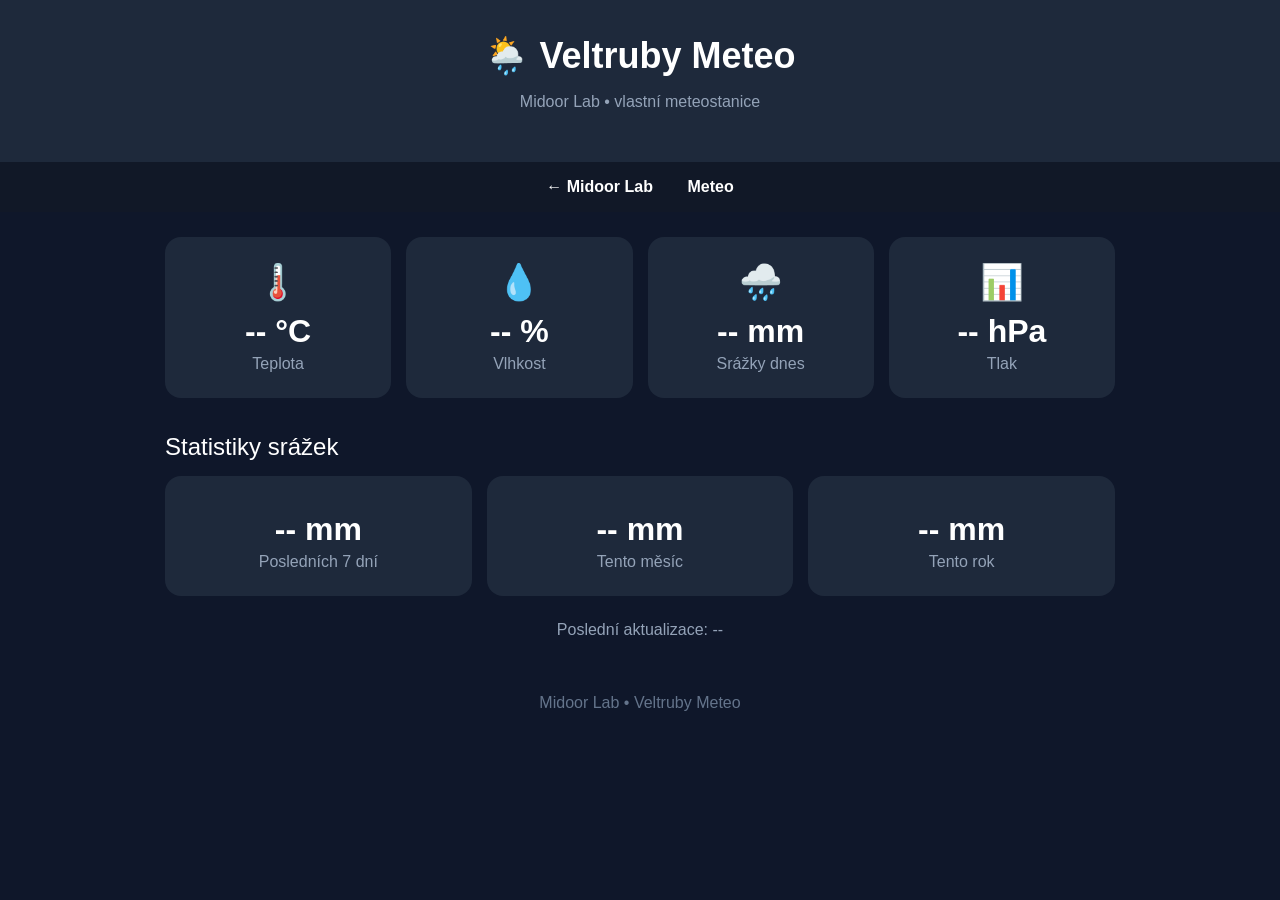
==== meteo/index.html @ 576a9b00 "Create index.html" ====
<!DOCTYPE html>
<html lang="cs">
<head>
    <meta charset="UTF-8">
    <meta name="viewport" content="width=device-width, initial-scale=1.0">

    <title>Midoor Lab – Veltruby Meteo</title>

    <style>
        * {
            box-sizing: border-box;
        }

        body {
            margin: 0;
            font-family: Arial, sans-serif;
            background: #0f172a;
            color: white;
        }

        header {
            padding: 35px 20px;
            text-align: center;
            background: #1e293b;
        }

        h1 {
            margin: 0;
            font-size: 36px;
        }

        header p {
            color: #94a3b8;
        }

        nav {
            background: #111827;
            text-align: center;
            padding: 16px;
        }

        nav a {
            color: white;
            text-decoration: none;
            margin: 0 15px;
            font-weight: bold;
        }

        nav a:hover {
            color: #38bdf8;
        }

        .container {
            max-width: 1000px;
            margin: auto;
            padding: 25px;
        }

        .grid {
            display: grid;
            grid-template-columns: repeat(auto-fit, minmax(200px, 1fr));
            gap: 15px;
        }

        .card {
            background: #1e293b;
            border-radius: 16px;
            padding: 25px;
            text-align: center;
        }

        .icon {
            font-size: 35px;
        }

        .value {
            font-size: 32px;
            font-weight: bold;
            margin-top: 10px;
        }

        .label {
            color: #94a3b8;
            margin-top: 5px;
        }

        .section-title {
            margin-top: 35px;
            margin-bottom: 15px;
            font-size: 24px;
        }

        .updated {
            text-align: center;
            margin-top: 25px;
            color: #94a3b8;
        }

        footer {
            text-align: center;
            color: #64748b;
            padding: 30px;
        }
    </style>
</head>

<body>

<header>
    <h1>🌦️ Veltruby Meteo</h1>
    <p>Midoor Lab • vlastní meteostanice</p>
</header>

<nav>
    <a href="/">← Midoor Lab</a>
    <a href="/meteo/">Meteo</a>
</nav>

<div class="container">

    <div class="grid">

        <div class="card">
            <div class="icon">🌡️</div>
            <div class="value" id="temperature">-- °C</div>
            <div class="label">Teplota</div>
        </div>

        <div class="card">
            <div class="icon">💧</div>
            <div class="value" id="humidity">-- %</div>
            <div class="label">Vlhkost</div>
        </div>

        <div class="card">
            <div class="icon">🌧️</div>
            <div class="value" id="rain_today">-- mm</div>
            <div class="label">Srážky dnes</div>
        </div>

        <div class="card">
            <div class="icon">📊</div>
            <div class="value" id="pressure">-- hPa</div>
            <div class="label">Tlak</div>
        </div>

    </div>

    <div class="section-title">Statistiky srážek</div>

    <div class="grid">

        <div class="card">
            <div class="value" id="rain_week">-- mm</div>
            <div class="label">Posledních 7 dní</div>
        </div>

        <div class="card">
            <div class="value" id="rain_month">-- mm</div>
            <div class="label">Tento měsíc</div>
        </div>

        <div class="card">
            <div class="value" id="rain_year">-- mm</div>
            <div class="label">Tento rok</div>
        </div>

    </div>

    <div class="updated">
        Poslední aktualizace:
        <span id="updated">--</span>
    </div>

</div>

<footer>
    Midoor Lab • Veltruby Meteo
</footer>

<script>
async function loadMeteo() {
    try {
        const response = await fetch('/meteo/meteo.json?time=' + Date.now(), {
            cache: 'no-store'
        });

        if (!response.ok) {
            throw new Error('HTTP ' + response.status);
        }

        const data = await response.json();

        document.getElementById('temperature').textContent =
            Number(data.temperature).toFixed(1) + ' °C';

        document.getElementById('humidity').textContent =
            Number(data.humidity).toFixed(1) + ' %';

        document.getElementById('pressure').textContent =
            Number(data.pressure).toFixed(1) + ' hPa';

        document.getElementById('rain_today').textContent =
            Number(data.rain_today).toFixed(1) + ' mm';

        document.getElementById('rain_week').textContent =
            Number(data.rain_week).toFixed(1) + ' mm';

        document.getElementById('rain_month').textContent =
            Number(data.rain_month).toFixed(1) + ' mm';

        document.getElementById('rain_year').textContent =
            Number(data.rain_year).toFixed(1) + ' mm';

        document.getElementById('updated').textContent =
            data.updated || '--';

    } catch (error) {
        console.error('Chyba načtení meteo.json:', error);
    }
}

loadMeteo();
setInterval(loadMeteo, 60000);
</script>

</body>
</html>
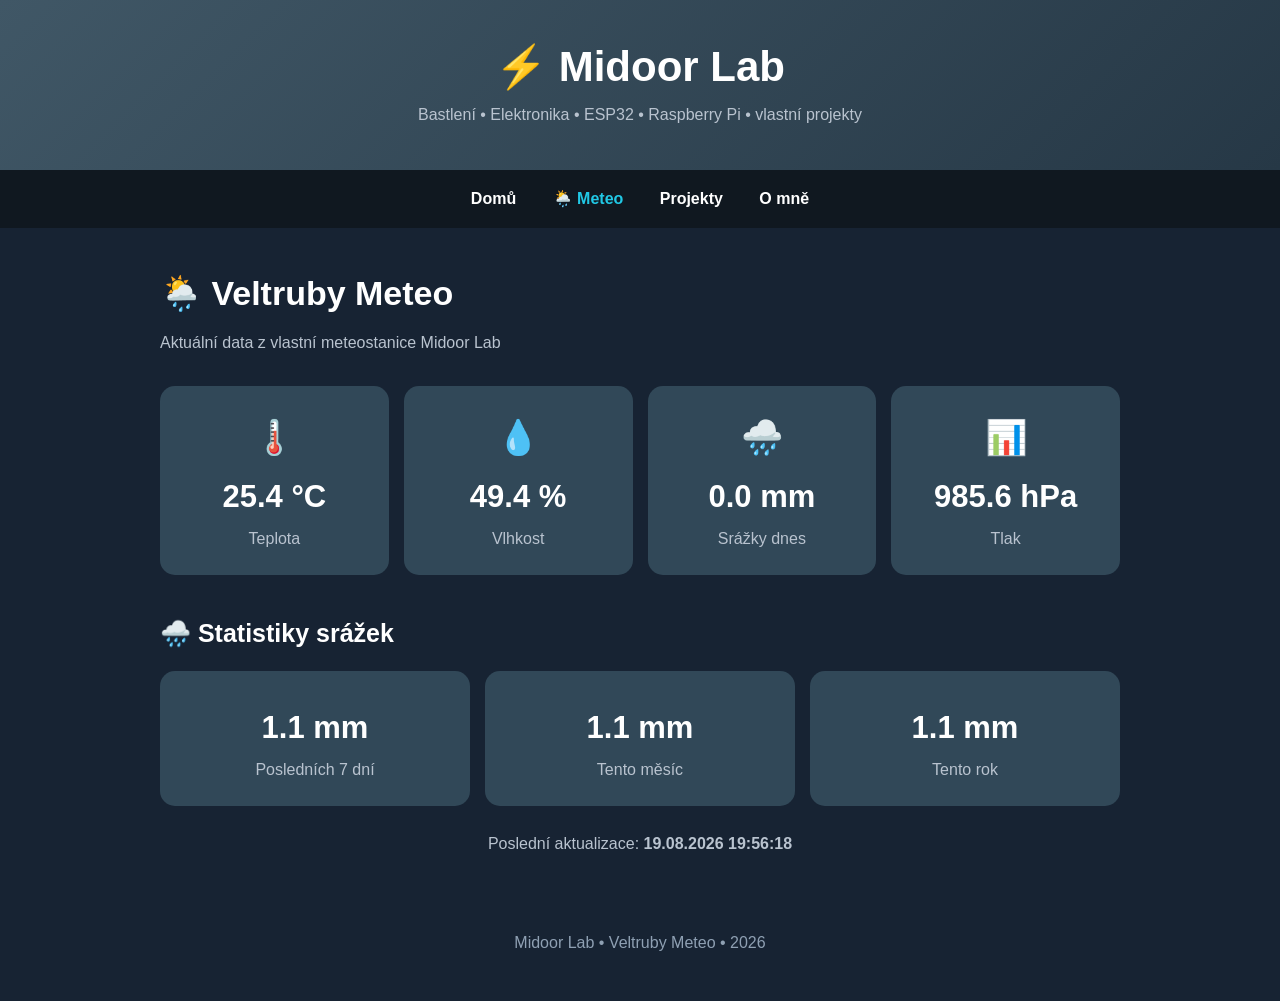
==== commit 452a9d0f: "Update index.html" ====
--- a/meteo/index.html
+++ b/meteo/index.html
@@ -4,186 +4,112 @@
     <meta charset="UTF-8">
     <meta name="viewport" content="width=device-width, initial-scale=1.0">
 
-    <title>Midoor Lab – Veltruby Meteo</title>
-
-    <style>
-        * {
-            box-sizing: border-box;
-        }
-
-        body {
-            margin: 0;
-            font-family: Arial, sans-serif;
-            background: #0f172a;
-            color: white;
-        }
-
-        header {
-            padding: 35px 20px;
-            text-align: center;
-            background: #1e293b;
-        }
-
-        h1 {
-            margin: 0;
-            font-size: 36px;
-        }
-
-        header p {
-            color: #94a3b8;
-        }
-
-        nav {
-            background: #111827;
-            text-align: center;
-            padding: 16px;
-        }
-
-        nav a {
-            color: white;
-            text-decoration: none;
-            margin: 0 15px;
-            font-weight: bold;
-        }
-
-        nav a:hover {
-            color: #38bdf8;
-        }
-
-        .container {
-            max-width: 1000px;
-            margin: auto;
-            padding: 25px;
-        }
-
-        .grid {
-            display: grid;
-            grid-template-columns: repeat(auto-fit, minmax(200px, 1fr));
-            gap: 15px;
-        }
-
-        .card {
-            background: #1e293b;
-            border-radius: 16px;
-            padding: 25px;
-            text-align: center;
-        }
-
-        .icon {
-            font-size: 35px;
-        }
-
-        .value {
-            font-size: 32px;
-            font-weight: bold;
-            margin-top: 10px;
-        }
-
-        .label {
-            color: #94a3b8;
-            margin-top: 5px;
-        }
-
-        .section-title {
-            margin-top: 35px;
-            margin-bottom: 15px;
-            font-size: 24px;
-        }
-
-        .updated {
-            text-align: center;
-            margin-top: 25px;
-            color: #94a3b8;
-        }
-
-        footer {
-            text-align: center;
-            color: #64748b;
-            padding: 30px;
-        }
-    </style>
+    <title>Veltruby Meteo | Midoor Lab</title>
+
+    <link rel="stylesheet" href="/assets/style.css">
 </head>
 
 <body>
 
-<header>
-    <h1>🌦️ Veltruby Meteo</h1>
-    <p>Midoor Lab • vlastní meteostanice</p>
+<header class="site-header">
+    <h1>⚡ Midoor Lab</h1>
+    <p>Bastlení • Elektronika • ESP32 • Raspberry Pi • vlastní projekty</p>
 </header>
 
-<nav>
-    <a href="/">← Midoor Lab</a>
-    <a href="/meteo/">Meteo</a>
+<nav class="site-nav">
+    <a href="/">Domů</a>
+    <a class="active" href="/meteo/">🌦️ Meteo</a>
+    <a href="/#projekty">Projekty</a>
+    <a href="/#omne">O mně</a>
 </nav>
 
-<div class="container">
-
-    <div class="grid">
-
-        <div class="card">
-            <div class="icon">🌡️</div>
-            <div class="value" id="temperature">-- °C</div>
-            <div class="label">Teplota</div>
-        </div>
-
-        <div class="card">
-            <div class="icon">💧</div>
-            <div class="value" id="humidity">-- %</div>
-            <div class="label">Vlhkost</div>
-        </div>
-
-        <div class="card">
-            <div class="icon">🌧️</div>
-            <div class="value" id="rain_today">-- mm</div>
-            <div class="label">Srážky dnes</div>
-        </div>
-
-        <div class="card">
-            <div class="icon">📊</div>
-            <div class="value" id="pressure">-- hPa</div>
-            <div class="label">Tlak</div>
+<main class="container">
+
+    <h1 class="page-title">🌦️ Veltruby Meteo</h1>
+
+    <p class="page-subtitle">
+        Aktuální data z vlastní meteostanice Midoor Lab
+    </p>
+
+
+    <div class="card-grid">
+
+        <div class="stat-card">
+            <div class="stat-icon">🌡️</div>
+            <div class="stat-value" id="temperature">-- °C</div>
+            <div class="stat-label">Teplota</div>
+        </div>
+
+        <div class="stat-card">
+            <div class="stat-icon">💧</div>
+            <div class="stat-value" id="humidity">-- %</div>
+            <div class="stat-label">Vlhkost</div>
+        </div>
+
+        <div class="stat-card">
+            <div class="stat-icon">🌧️</div>
+            <div class="stat-value" id="rain_today">-- mm</div>
+            <div class="stat-label">Srážky dnes</div>
+        </div>
+
+        <div class="stat-card">
+            <div class="stat-icon">📊</div>
+            <div class="stat-value" id="pressure">-- hPa</div>
+            <div class="stat-label">Tlak</div>
         </div>
 
     </div>
 
-    <div class="section-title">Statistiky srážek</div>
-
-    <div class="grid">
-
-        <div class="card">
-            <div class="value" id="rain_week">-- mm</div>
-            <div class="label">Posledních 7 dní</div>
-        </div>
-
-        <div class="card">
-            <div class="value" id="rain_month">-- mm</div>
-            <div class="label">Tento měsíc</div>
-        </div>
-
-        <div class="card">
-            <div class="value" id="rain_year">-- mm</div>
-            <div class="label">Tento rok</div>
+
+    <h2 class="section-title">
+        🌧️ Statistiky srážek
+    </h2>
+
+    <div class="card-grid">
+
+        <div class="stat-card">
+            <div class="stat-value" id="rain_week">-- mm</div>
+            <div class="stat-label">Posledních 7 dní</div>
+        </div>
+
+        <div class="stat-card">
+            <div class="stat-value" id="rain_month">-- mm</div>
+            <div class="stat-label">Tento měsíc</div>
+        </div>
+
+        <div class="stat-card">
+            <div class="stat-value" id="rain_year">-- mm</div>
+            <div class="stat-label">Tento rok</div>
         </div>
 
     </div>
 
-    <div class="updated">
+
+    <div class="meteo-updated">
         Poslední aktualizace:
-        <span id="updated">--</span>
+        <strong id="updated">--</strong>
     </div>
 
-</div>
-
-<footer>
-    Midoor Lab • Veltruby Meteo
+</main>
+
+
+<footer class="site-footer">
+    Midoor Lab • Veltruby Meteo • 2026
 </footer>
 
+
 <script>
+
 async function loadMeteo() {
+
     try {
-        const response = await fetch('/meteo/meteo.json?time=' + Date.now(), {
-            cache: 'no-store'
-        });
+
+        const response = await fetch(
+            '/meteo/meteo.json?time=' + Date.now(),
+            {
+                cache: 'no-store'
+            }
+        );
 
         if (!response.ok) {
             throw new Error('HTTP ' + response.status);
@@ -191,37 +117,109 @@
 
         const data = await response.json();
 
-        document.getElementById('temperature').textContent =
-            Number(data.temperature).toFixed(1) + ' °C';
-
-        document.getElementById('humidity').textContent =
-            Number(data.humidity).toFixed(1) + ' %';
-
-        document.getElementById('pressure').textContent =
-            Number(data.pressure).toFixed(1) + ' hPa';
-
-        document.getElementById('rain_today').textContent =
-            Number(data.rain_today).toFixed(1) + ' mm';
-
-        document.getElementById('rain_week').textContent =
-            Number(data.rain_week).toFixed(1) + ' mm';
-
-        document.getElementById('rain_month').textContent =
-            Number(data.rain_month).toFixed(1) + ' mm';
-
-        document.getElementById('rain_year').textContent =
-            Number(data.rain_year).toFixed(1) + ' mm';
+
+        setValue(
+            'temperature',
+            data.temperature,
+            1,
+            ' °C'
+        );
+
+        setValue(
+            'humidity',
+            data.humidity,
+            1,
+            ' %'
+        );
+
+        setValue(
+            'pressure',
+            data.pressure,
+            1,
+            ' hPa'
+        );
+
+        setValue(
+            'rain_today',
+            data.rain_today,
+            1,
+            ' mm'
+        );
+
+        setValue(
+            'rain_week',
+            data.rain_week,
+            1,
+            ' mm'
+        );
+
+        setValue(
+            'rain_month',
+            data.rain_month,
+            1,
+            ' mm'
+        );
+
+        setValue(
+            'rain_year',
+            data.rain_year,
+            1,
+            ' mm'
+        );
+
 
         document.getElementById('updated').textContent =
             data.updated || '--';
 
-    } catch (error) {
-        console.error('Chyba načtení meteo.json:', error);
     }
+
+    catch (error) {
+
+        console.error(
+            'Chyba načtení meteo dat:',
+            error
+        );
+
+        document.getElementById('updated').textContent =
+            'Data se nepodařilo načíst';
+
+    }
+
 }
 
+
+function setValue(id, value, decimals, unit) {
+
+    const element =
+        document.getElementById(id);
+
+    if (
+        value === null ||
+        value === undefined ||
+        Number.isNaN(Number(value))
+    ) {
+
+        element.textContent =
+            '--' + unit;
+
+        return;
+
+    }
+
+    element.textContent =
+        Number(value).toFixed(decimals) + unit;
+
+}
+
+
 loadMeteo();
-setInterval(loadMeteo, 60000);
+
+/* Kontrola nových dat každou minutu */
+setInterval(
+    loadMeteo,
+    60000
+);
+
 </script>
 
 </body>
--- a/assets/style.css
+++ b/assets/style.css
@@ -0,0 +1,322 @@
+:root {
+    --bg: #172333;
+    --bg-dark: #101820;
+    --panel: #314858;
+    --panel-dark: #263846;
+    --header-a: #405766;
+    --header-b: #263846;
+
+    --text: #ffffff;
+    --muted: #b9c3cf;
+    --muted-2: #8fa0b3;
+
+    --accent: #21c8e5;
+    --accent-hover: #5cddf3;
+
+    --border-radius: 15px;
+    --content-width: 1000px;
+}
+
+* {
+    box-sizing: border-box;
+}
+
+html {
+    scroll-behavior: smooth;
+}
+
+body {
+    margin: 0;
+    font-family: Arial, Helvetica, sans-serif;
+    background: var(--bg);
+    color: var(--text);
+    line-height: 1.6;
+}
+
+/* =========================
+   HLAVICKA
+   ========================= */
+
+.site-header {
+    background: linear-gradient(135deg, var(--header-a), var(--header-b));
+    text-align: center;
+    padding: 42px 20px;
+}
+
+.site-header h1 {
+    margin: 0;
+    font-size: 42px;
+    line-height: 1.2;
+}
+
+.site-header p {
+    margin: 10px 0 0;
+    color: var(--muted);
+}
+
+/* =========================
+   MENU
+   ========================= */
+
+.site-nav {
+    background: var(--bg-dark);
+    text-align: center;
+    padding: 16px 12px;
+    position: sticky;
+    top: 0;
+    z-index: 100;
+}
+
+.site-nav a {
+    display: inline-block;
+    margin: 0 16px;
+    color: var(--text);
+    text-decoration: none;
+    font-weight: bold;
+}
+
+.site-nav a:hover,
+.site-nav a.active {
+    color: var(--accent);
+}
+
+/* =========================
+   OBSAH
+   ========================= */
+
+.container {
+    width: 100%;
+    max-width: var(--content-width);
+    margin: 0 auto;
+    padding: 38px 20px;
+}
+
+.page-title {
+    margin-top: 0;
+    margin-bottom: 10px;
+    font-size: 34px;
+}
+
+.page-subtitle {
+    color: var(--muted);
+    margin-top: 0;
+    margin-bottom: 30px;
+}
+
+.section-title {
+    margin-top: 38px;
+    margin-bottom: 18px;
+    font-size: 25px;
+}
+
+/* =========================
+   KARTY
+   ========================= */
+
+.card {
+    background: var(--panel);
+    border-radius: var(--border-radius);
+    padding: 25px;
+    margin-bottom: 20px;
+}
+
+.card h2,
+.card h3 {
+    margin-top: 0;
+}
+
+.card-grid {
+    display: grid;
+    grid-template-columns: repeat(auto-fit, minmax(210px, 1fr));
+    gap: 15px;
+}
+
+.stat-card {
+    background: var(--panel);
+    border-radius: var(--border-radius);
+    padding: 24px;
+    text-align: center;
+}
+
+.stat-icon {
+    font-size: 34px;
+}
+
+.stat-value {
+    margin-top: 8px;
+    font-size: 31px;
+    font-weight: bold;
+}
+
+.stat-label {
+    margin-top: 4px;
+    color: var(--muted);
+}
+
+/* =========================
+   BLOG
+   ========================= */
+
+.article-card {
+    background: var(--panel);
+    border-radius: var(--border-radius);
+    padding: 26px;
+    margin-bottom: 22px;
+}
+
+.article-card h2,
+.article-card h3 {
+    margin-top: 6px;
+    margin-bottom: 10px;
+}
+
+.article-date {
+    color: var(--muted-2);
+    font-size: 14px;
+}
+
+.article-content {
+    background: var(--panel);
+    border-radius: var(--border-radius);
+    padding: 32px;
+}
+
+.article-content h1 {
+    margin-top: 0;
+}
+
+.article-content h2 {
+    margin-top: 30px;
+}
+
+/* =========================
+   TLACITKA
+   ========================= */
+
+.button {
+    display: inline-block;
+    margin-top: 10px;
+    padding: 11px 17px;
+    background: var(--accent);
+    color: #10202b;
+    text-decoration: none;
+    border: none;
+    border-radius: 8px;
+    font-weight: bold;
+    cursor: pointer;
+}
+
+.button:hover {
+    background: var(--accent-hover);
+}
+
+/* =========================
+   METEO
+   ========================= */
+
+.meteo-updated {
+    text-align: center;
+    margin-top: 25px;
+    color: var(--muted);
+}
+
+.status-ok {
+    color: #7ee787;
+}
+
+.status-warn {
+    color: #ffd866;
+}
+
+.status-error {
+    color: #ff7b72;
+}
+
+/* =========================
+   FORMULARE / BUDOUCI ADMIN
+   ========================= */
+
+.form-group {
+    margin-bottom: 18px;
+}
+
+.form-group label {
+    display: block;
+    margin-bottom: 7px;
+    font-weight: bold;
+}
+
+input,
+textarea,
+select {
+    width: 100%;
+    padding: 12px 14px;
+    border: 1px solid #536878;
+    border-radius: 8px;
+    background: #1d2b38;
+    color: white;
+    font: inherit;
+}
+
+textarea {
+    min-height: 220px;
+    resize: vertical;
+}
+
+input:focus,
+textarea:focus,
+select:focus {
+    outline: 2px solid var(--accent);
+    border-color: var(--accent);
+}
+
+/* =========================
+   PATICKA
+   ========================= */
+
+.site-footer {
+    text-align: center;
+    color: var(--muted-2);
+    padding: 35px 20px 45px;
+}
+
+/* =========================
+   MOBIL
+   ========================= */
+
+@media (max-width: 700px) {
+    .site-header {
+        padding: 32px 16px;
+    }
+
+    .site-header h1 {
+        font-size: 34px;
+    }
+
+    .site-nav {
+        padding: 10px;
+    }
+
+    .site-nav a {
+        margin: 6px 8px;
+    }
+
+    .container {
+        padding: 28px 14px;
+    }
+
+    .page-title {
+        font-size: 29px;
+    }
+
+    .card,
+    .article-card,
+    .article-content,
+    .stat-card {
+        padding: 20px;
+    }
+
+    .stat-value {
+        font-size: 28px;
+    }
+}
